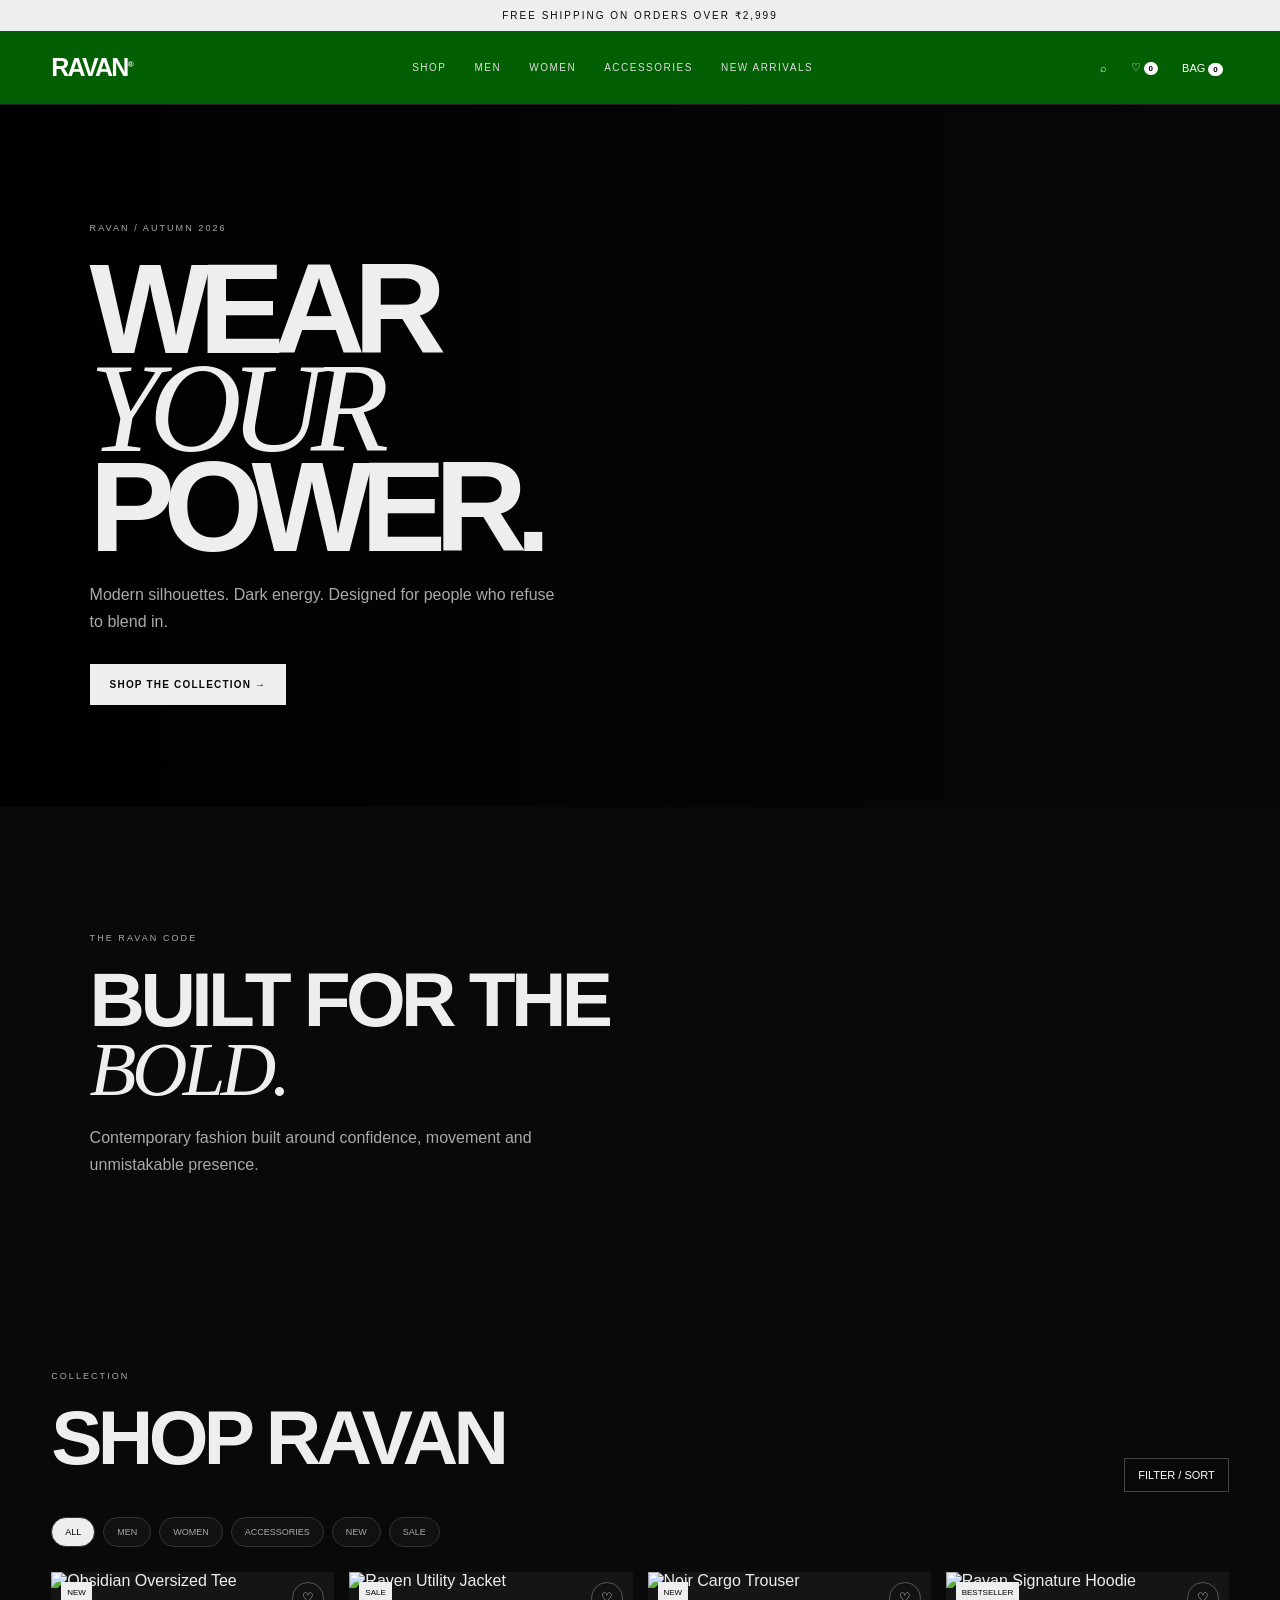
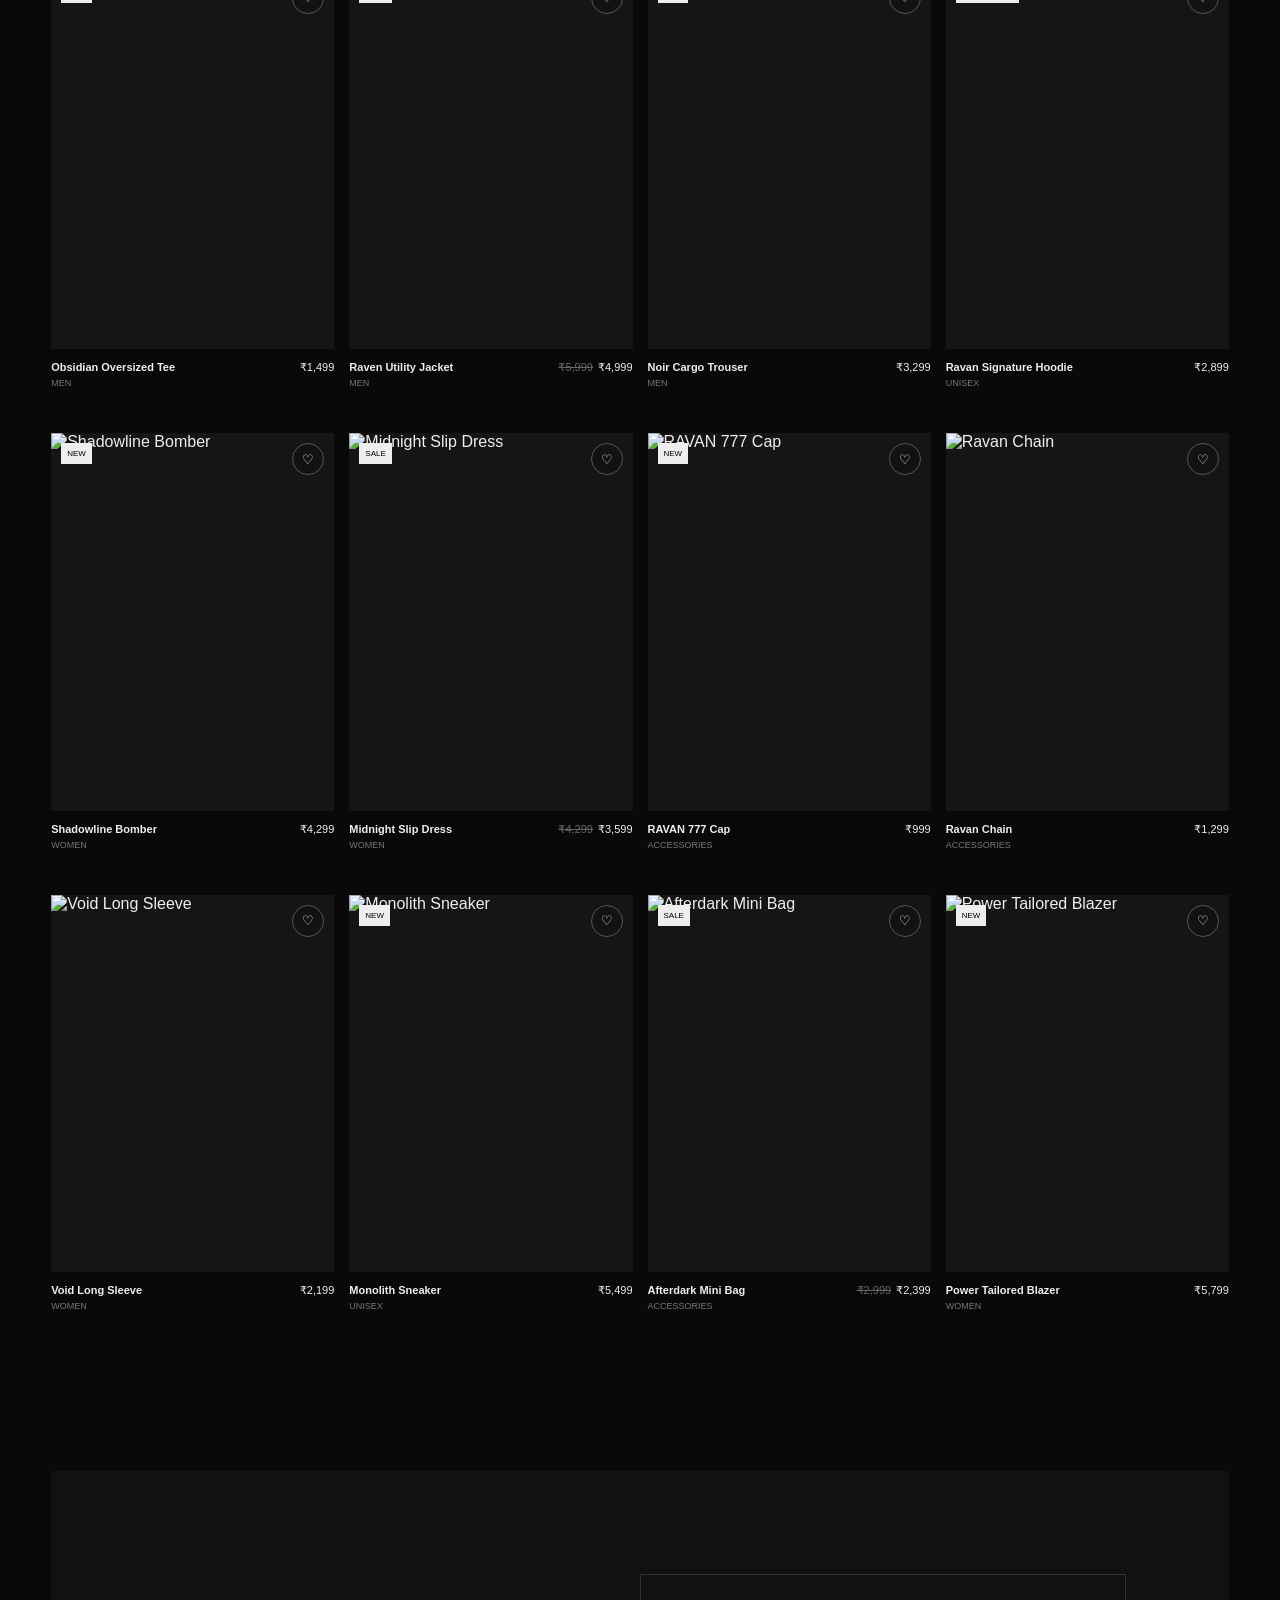
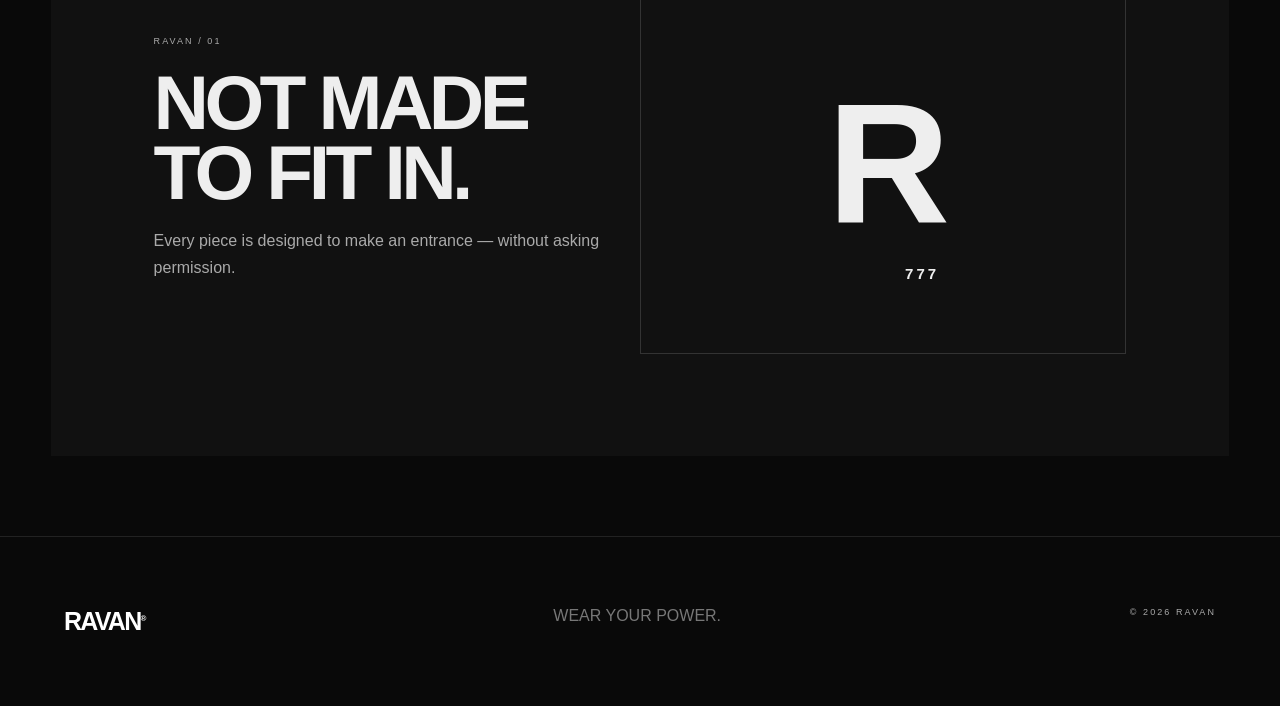
==== index.html @ cdc9e009 "Add files via upload" ====
<!doctype html><html><head><meta charset="utf-8"><meta name="viewport" content="width=device-width,initial-scale=1"><title>RAVAN — Wear Your Power</title><link rel="stylesheet" href="style.css"></head><body>
<div class="announce">FREE SHIPPING ON ORDERS OVER ₹2,999</div>
<header><a class="logo" href="#">RAVAN<sup>®</sup></a><nav><a href="#shop" onclick="setFilter('all')">SHOP</a><a href="#shop" onclick="setFilter('men')">MEN</a><a href="#shop" onclick="setFilter('women')">WOMEN</a><a href="#shop" onclick="setFilter('accessories')">ACCESSORIES</a><a href="#shop" onclick="setFilter('new')">NEW ARRIVALS</a></nav><div class="actions"><button onclick="openSearch()">⌕</button><button onclick="openWish()">♡ <b id="wc">0</b></button><button onclick="openCart()">BAG <b id="cc">0</b></button></div></header>
<section class="hero"><div><small>RAVAN / AUTUMN 2026</small><h1>WEAR<br><i>YOUR</i><br>POWER.</h1><p>Modern silhouettes. Dark energy. Designed for people who refuse to blend in.</p><a class="btn" href="#shop">SHOP THE COLLECTION →</a></div></section>
<section class="intro"><small>THE RAVAN CODE</small><h2>BUILT FOR THE<br><i>BOLD.</i></h2><p>Contemporary fashion built around confidence, movement and unmistakable presence.</p></section>
<section id="shop" class="shop"><div class="head"><div><small>COLLECTION</small><h2>SHOP RAVAN</h2></div><button onclick="openFilters()">FILTER / SORT</button></div><div id="chips" class="chips"></div><div id="grid" class="grid"></div></section>
<section class="editorial"><div><small>RAVAN / 01</small><h2>NOT MADE<br>TO FIT IN.</h2><p>Every piece is designed to make an entrance — without asking permission.</p></div><div class="mark">R<br><span>777</span></div></section>
<footer><div class="logo">RAVAN<sup>®</sup></div><span>WEAR YOUR POWER.</span><small>© 2026 RAVAN</small></footer>
<div id="modal" class="overlay"><div class="panel"><button class="x" onclick="closeM()">×</button><div id="detail"></div></div></div>
<div id="cart" class="overlay"><div class="panel side"><button class="x" onclick="closeM()">×</button><small>YOUR BAG</small><h2>SHOPPING BAG</h2><div id="cartItems"></div><div class="total"><span>Total</span><b id="total">₹0</b></div><button class="btn full" onclick="alert('Checkout integration comes in the next phase.')">CHECKOUT →</button></div></div>
<div id="wish" class="overlay"><div class="panel side"><button class="x" onclick="closeM()">×</button><small>SAVED</small><h2>WISHLIST</h2><div id="wishItems"></div></div></div>
<div id="search" class="overlay"><div class="panel search"><button class="x" onclick="closeM()">×</button><input id="q" placeholder="Search RAVAN..." oninput="render()"><div id="results"></div></div></div>
<div id="filters" class="overlay"><div class="panel side"><button class="x" onclick="closeM()">×</button><small>DISCOVER</small><h2>FILTER</h2><label>Category<select id="cat" onchange="setFilter(this.value)"><option value="all">All</option><option value="men">Men</option><option value="women">Women</option><option value="accessories">Accessories</option><option value="new">New Arrivals</option><option value="sale">Sale</option></select></label><label>Sort<select id="sort" onchange="render()"><option value="featured">Featured</option><option value="low">Price: Low to High</option><option value="high">Price: High to Low</option><option value="newest">Newest</option></select></label></div></div>
<script src="script.js"></script></body></html>
---- style.css ----
*{box-sizing:border-box}html{scroll-behavior:smooth}body{margin:0;background:#090909;color:#eee;font-family:Arial,sans-serif}.announce{text-align:center;background:#eee;color:#090909;font-size:10px;letter-spacing:.2em;padding:10px}header{height:74px;display:flex;align-items:center;justify-content:space-between;padding:0 4vw;border-bottom:1px solid #222;position:sticky;top:0;background:#0909;backdrop-filter:blur(12px);z-index:10}.logo{color:#fff;text-decoration:none;font-size:25px;font-weight:900;letter-spacing:-.07em}.logo sup{font-size:8px}nav{display:flex;gap:28px}nav a{color:#ddd;text-decoration:none;font-size:10px;letter-spacing:.15em}.actions{display:flex;gap:12px}.actions button, .head button{background:none;border:0;color:#fff;cursor:pointer;font-size:11px}.actions b{background:#fff;color:#000;border-radius:20px;padding:2px 5px;font-size:8px}.hero{min-height:78vh;padding:8vw 7vw;display:flex;align-items:end;background:linear-gradient(90deg,#000e,#0003),url('assets/hero.svg') center/cover}.hero>div{max-width:650px}.hero small,.intro small,.shop small,.editorial small,footer small{letter-spacing:.23em;color:#aaa;font-size:9px}.hero h1{font-size:clamp(65px,10vw,145px);line-height:.77;letter-spacing:-.09em;margin:25px 0}.hero i,h2 i{font-family:Georgia,serif;font-weight:400}.hero p,.intro p,.editorial p{color:#aaa;line-height:1.7;max-width:470px}.btn{display:inline-block;background:#eee;color:#090909;padding:15px 20px;border:0;text-decoration:none;font-weight:700;font-size:10px;letter-spacing:.12em;cursor:pointer;margin-top:12px}.intro{padding:120px 7vw;max-width:850px}.intro h2,.head h2,.editorial h2,.panel h2{font-size:clamp(45px,6vw,80px);line-height:.9;letter-spacing:-.06em;margin:20px 0}.shop{padding:50px 4vw}.head{display:flex;justify-content:space-between;align-items:end}.head button{border:1px solid #444;padding:10px 13px}.chips{display:flex;gap:8px;flex-wrap:wrap;margin:25px 0}.chips button{border:1px solid #333;background:#111;color:#aaa;border-radius:30px;padding:9px 13px;font-size:9px;text-transform:uppercase;cursor:pointer}.chips button.active{background:#eee;color:#000}.grid{display:grid;grid-template-columns:repeat(4,1fr);gap:15px}.card{cursor:pointer}.pic{aspect-ratio:3/4;background:#151515;position:relative;overflow:hidden}.pic img{width:100%;height:100%;object-fit:cover;transition:.4s}.card:hover img{transform:scale(1.04)}.badge{position:absolute;top:10px;left:10px;background:#eee;color:#000;padding:6px;font-size:8px}.heart{position:absolute;right:10px;top:10px;border:1px solid #555;background:#111c;color:#fff;border-radius:50%;width:32px;height:32px;cursor:pointer}.heart.saved{background:#fff;color:#000}.info{display:flex;justify-content:space-between;padding:12px 0 30px;gap:8px}.info h3{font-size:11px;margin:0 0 5px}.info p{font-size:9px;color:#777;margin:0}.price{font-size:11px}.old{text-decoration:line-through;color:#666;margin-right:5px}.editorial{margin:80px 4vw;padding:8vw;background:#111;display:grid;grid-template-columns:1fr 1fr;align-items:center}.mark{height:380px;border:1px solid #333;display:flex;align-items:center;justify-content:center;font-size:170px;font-weight:900}.mark span{font-size:15px;margin-top:220px;margin-left:-45px;letter-spacing:.2em}.benefits{padding:60px 5vw}footer{padding:70px 5vw;border-top:1px solid #222;display:flex;justify-content:space-between;color:#777}.overlay{display:none;position:fixed;inset:0;background:#000c;z-index:50;align-items:center;justify-content:center;padding:20px}.overlay.open{display:flex}.panel{background:#111;border:1px solid #333;position:relative;width:min(1000px,95vw);max-height:92vh;overflow:auto;padding:35px}.side{height:100%;max-height:100vh;width:min(480px,95vw);margin-left:auto;padding:50px 30px}.x{position:absolute;right:15px;top:8px;background:none;border:0;color:#fff;font-size:28px;cursor:pointer}.detail{display:grid;grid-template-columns:1fr 1fr;gap:35px}.detailimg{aspect-ratio:3/4}.detailimg img{width:100%;height:100%;object-fit:cover}.copy{padding:25px}.copy h2{font-size:45px}.copy p{color:#999;line-height:1.7;font-size:12px}.opts{display:flex;flex-wrap:wrap;gap:7px;margin:8px 0 20px}.opts button{background:#111;color:#ddd;border:1px solid #444;padding:10px 14px;cursor:pointer}.opts button.sel{background:#eee;color:#000}.full{width:100%}.row{display:grid;grid-template-columns:65px 1fr auto;gap:12px;border-bottom:1px solid #292929;padding:14px 0}.row img{width:65px;height:82px;object-fit:cover}.row h4{font-size:11px;margin:0 0 5px}.row p{font-size:9px;color:#777}.qty button{background:#222;color:#fff;border:0;width:23px;height:23px}.remove{background:none;border:0;color:#777;font-size:9px;cursor:pointer}.total{display:flex;justify-content:space-between;padding:25px 0}.search input{width:100%;background:none;border:0;border-bottom:1px solid #555;color:#fff;font-size:30px;padding:15px;outline:0}.search .grid{margin-top:25px;grid-template-columns:repeat(3,1fr)}label{display:block;margin:25px 0;font-size:10px;letter-spacing:.15em}select{display:block;width:100%;margin-top:8px;background:#181818;color:#fff;border:1px solid #444;padding:12px}@media(max-width:800px){nav{display:none}.grid{grid-template-columns:repeat(2,1fr);gap:9px}.hero{min-height:70vh;padding:12vw 6vw}.intro{padding:90px 6vw}.editorial,.detail{grid-template-columns:1fr}.mark{height:280px;font-size:120px}footer{flex-direction:column;gap:15px}.search .grid{grid-template-columns:repeat(2,1fr)}}
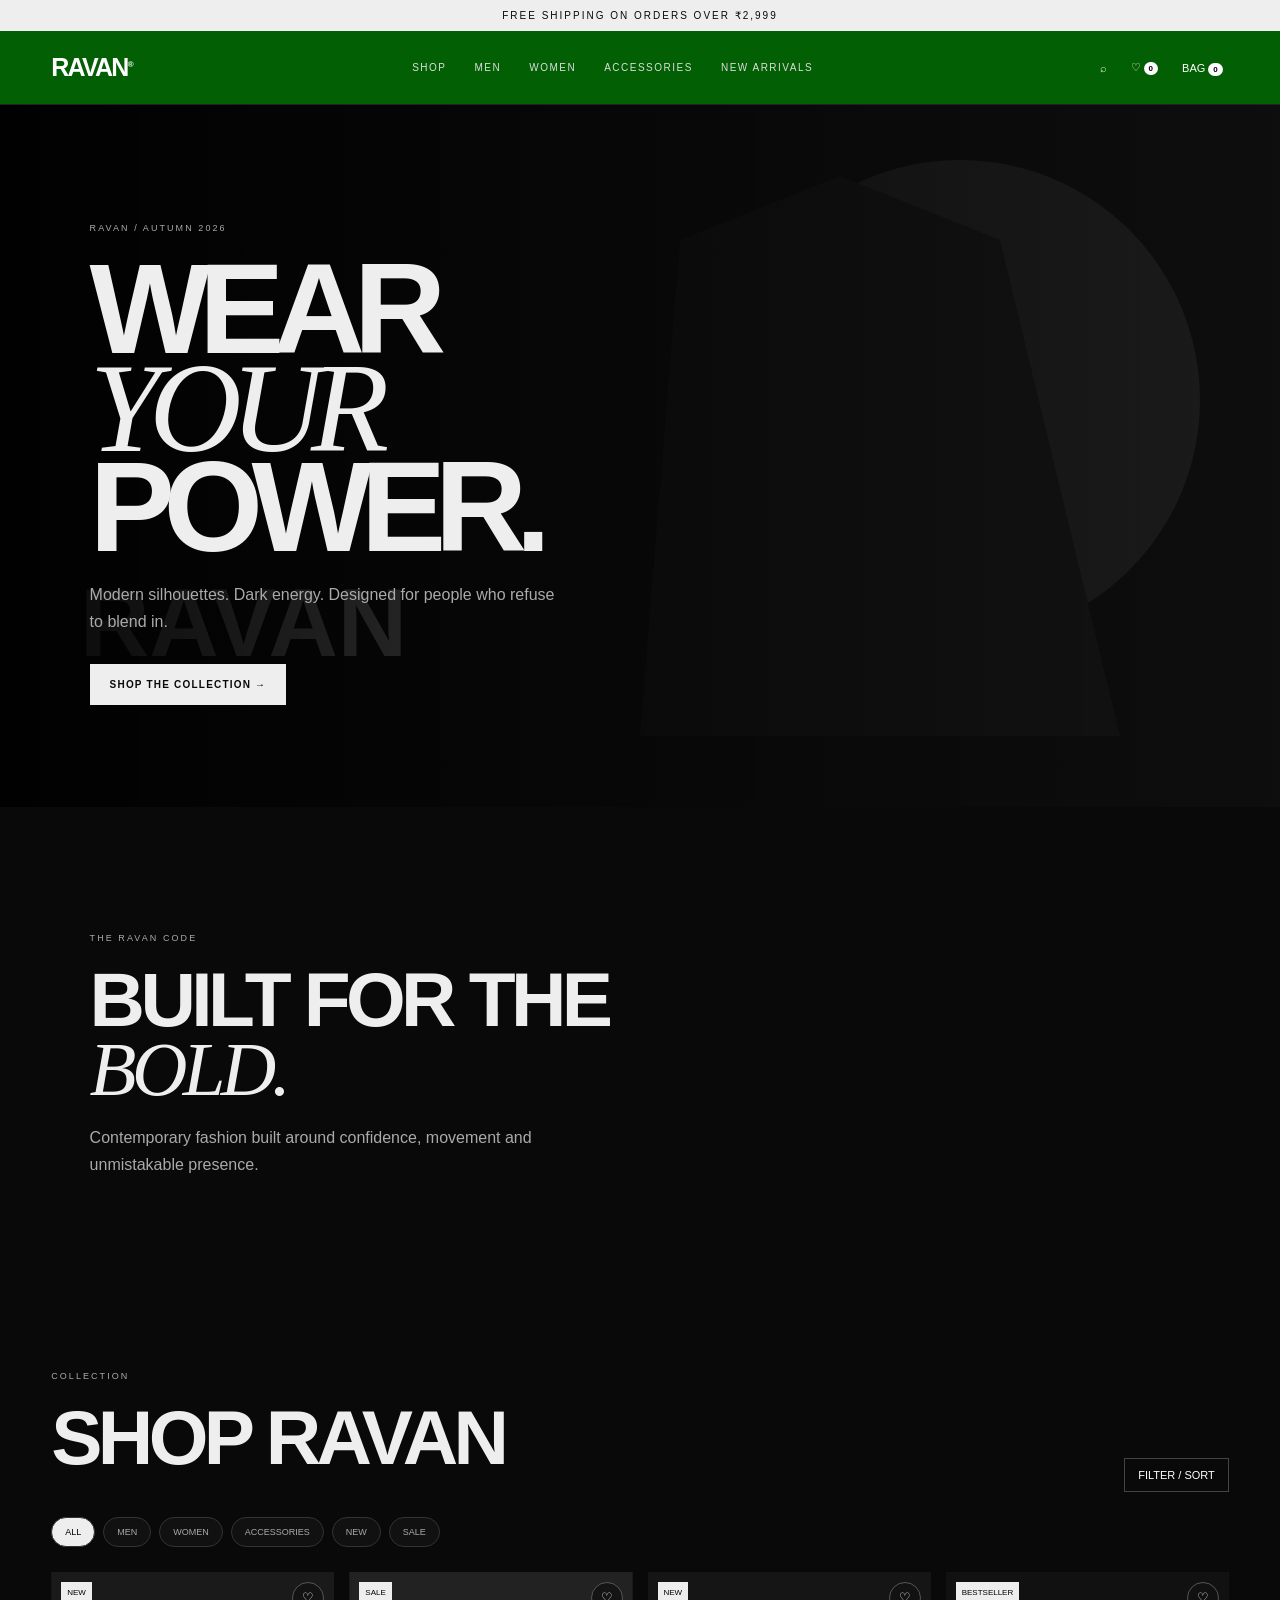
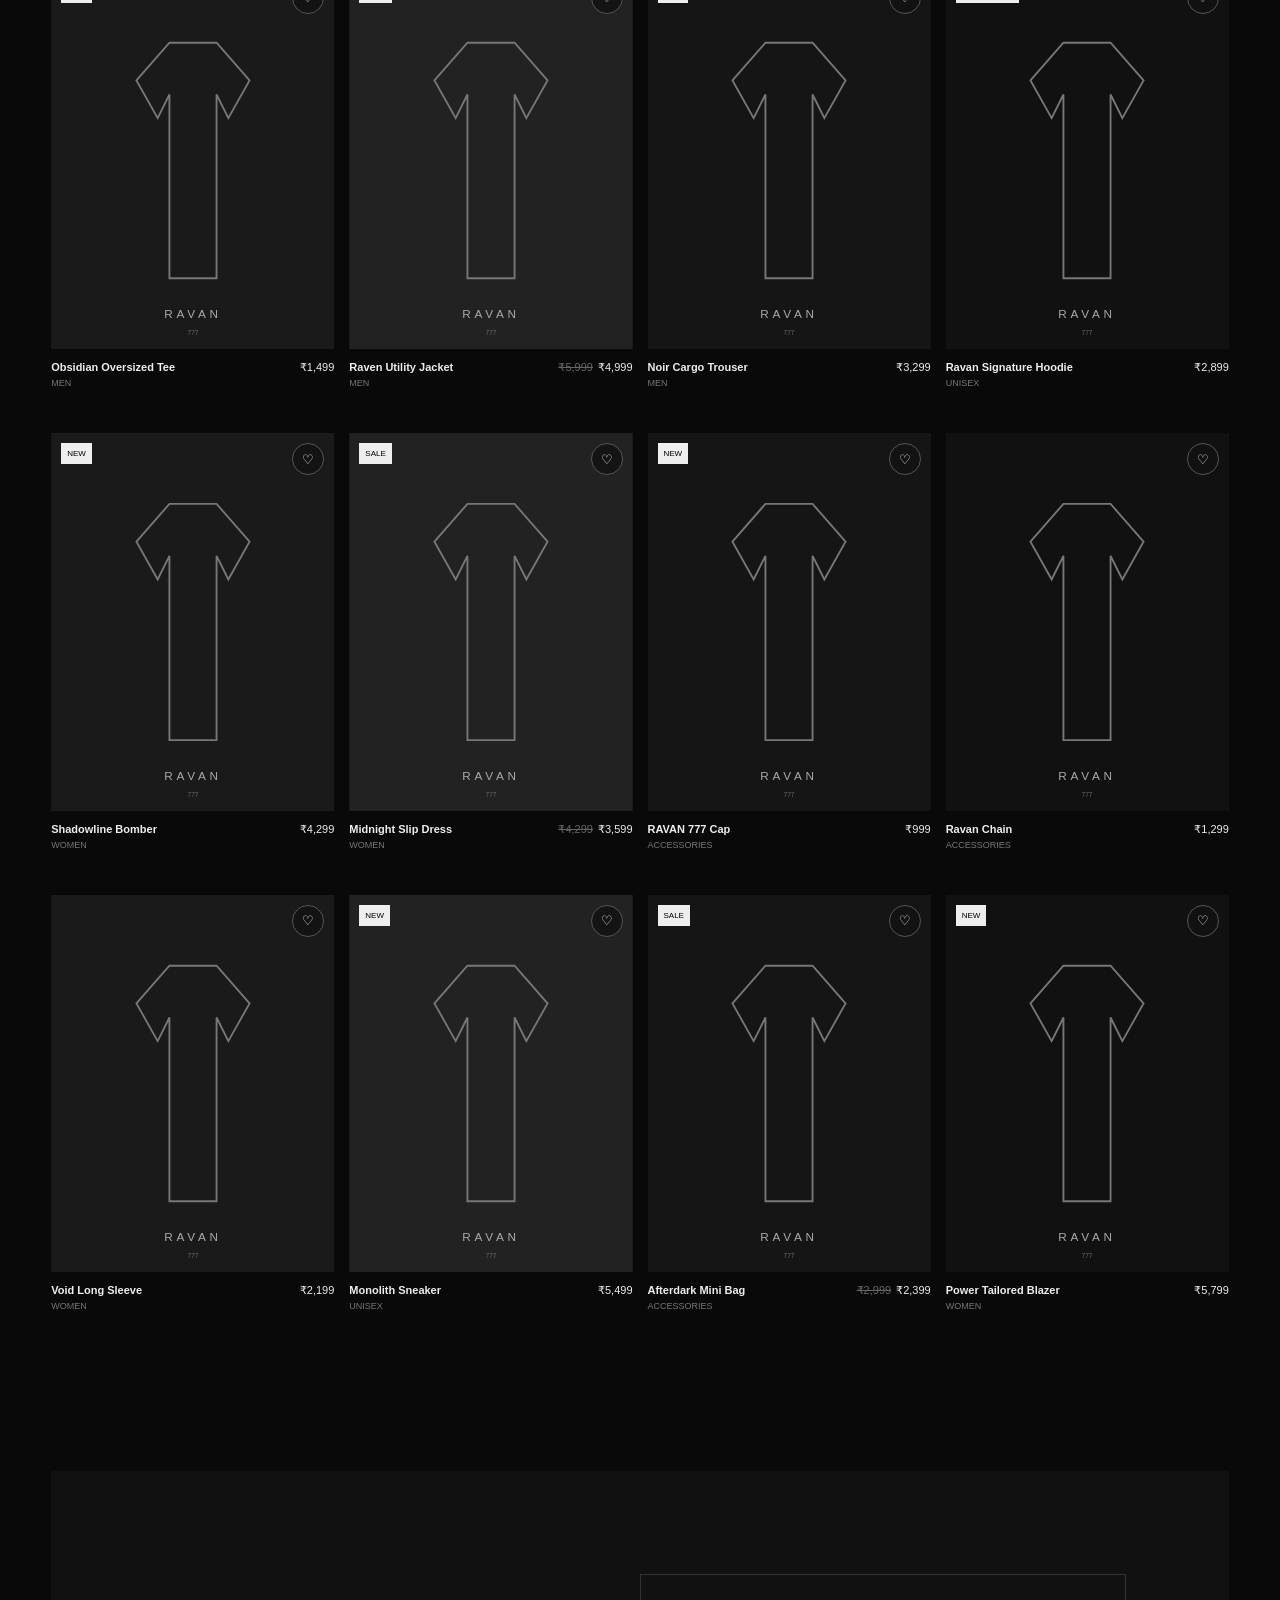
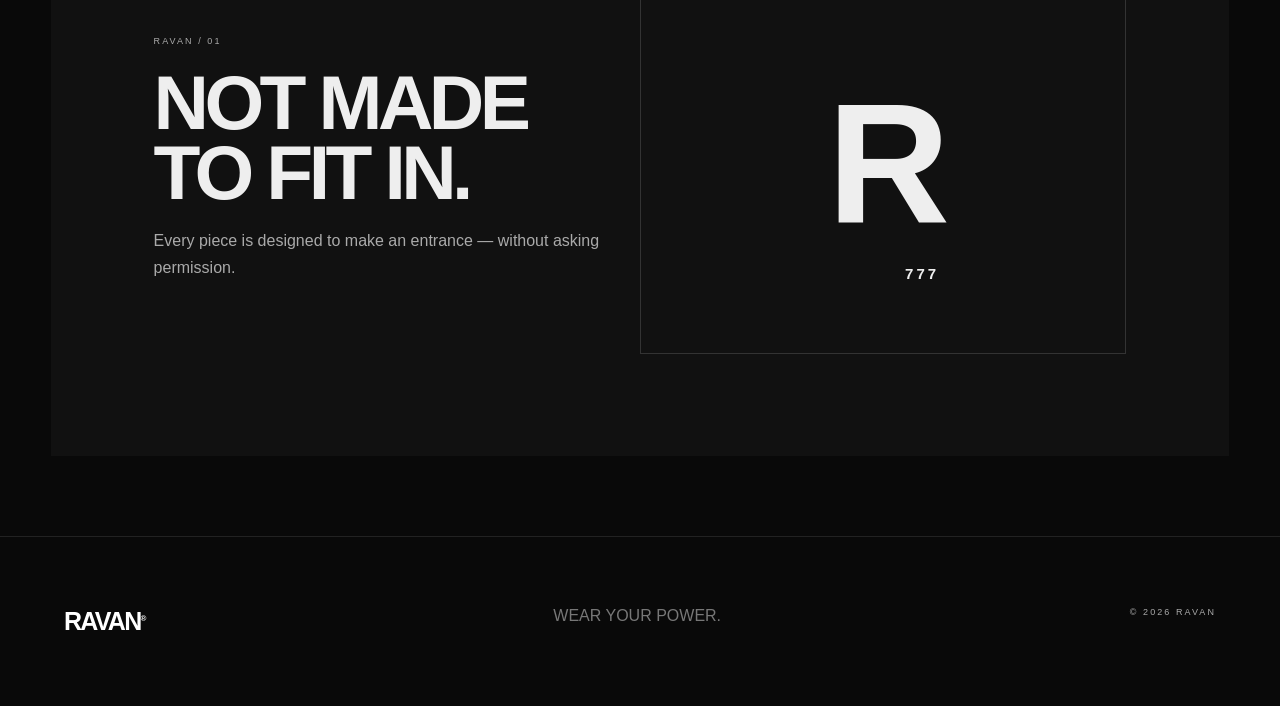
==== commit f10d6e25: "Add RAVAN Checkout Phase 3" ====
--- a/index.html
+++ b/index.html
@@ -7,7 +7,8 @@
 <section class="editorial"><div><small>RAVAN / 01</small><h2>NOT MADE<br>TO FIT IN.</h2><p>Every piece is designed to make an entrance — without asking permission.</p></div><div class="mark">R<br><span>777</span></div></section>
 <footer><div class="logo">RAVAN<sup>®</sup></div><span>WEAR YOUR POWER.</span><small>© 2026 RAVAN</small></footer>
 <div id="modal" class="overlay"><div class="panel"><button class="x" onclick="closeM()">×</button><div id="detail"></div></div></div>
-<div id="cart" class="overlay"><div class="panel side"><button class="x" onclick="closeM()">×</button><small>YOUR BAG</small><h2>SHOPPING BAG</h2><div id="cartItems"></div><div class="total"><span>Total</span><b id="total">₹0</b></div><button class="btn full" onclick="alert('Checkout integration comes in the next phase.')">CHECKOUT →</button></div></div>
+<div id="cart" class="overlay"><div class="panel side"><button class="x" onclick="closeM()">×</button><small>YOUR BAG</small><h2>SHOPPING BAG</h2><div id="cartItems"></div><div class="total"><span>Total</span><b id="total">₹0</b></div><button class="btn full" onclick="openCheckout()">CHECKOUT →</button></div></div>
+<div id="checkout" class="overlay"><div class="panel checkout-panel"><button class="x" onclick="closeM()">×</button><small>RAVAN / CHECKOUT</small><h2>CHECKOUT</h2><form id="checkoutForm" onsubmit="placeOrder(event)"><div class="checkout-grid"><div><h3>CONTACT</h3><label>Full Name<input id="cName" required autocomplete="name" placeholder="Your full name"></label><label>Mobile Number<input id="cPhone" required inputmode="tel" pattern="[0-9+ -]{10,15}" autocomplete="tel" placeholder="10-digit mobile number"></label><label>Email Address<input id="cEmail" required type="email" autocomplete="email" placeholder="you@example.com"></label><h3>DELIVERY ADDRESS</h3><label>Address<input id="cAddress" required autocomplete="street-address" placeholder="House / Street / Area"></label><div class="two"><label>City<input id="cCity" required autocomplete="address-level2" placeholder="City"></label><label>PIN Code<input id="cPin" required inputmode="numeric" pattern="[0-9]{6}" autocomplete="postal-code" placeholder="6-digit PIN"></label></div><label>State<select id="cState" required><option value="">Select state</option><option>West Bengal</option><option>Maharashtra</option><option>Delhi</option><option>Karnataka</option><option>Tamil Nadu</option><option>Other</option></select></label><label>Landmark <span class="optional">(optional)</span><input id="cLandmark" placeholder="Nearby landmark"></label></div><div class="order-summary"><h3>ORDER SUMMARY</h3><div id="checkoutItems"></div><div class="summary-line"><span>Subtotal</span><b id="checkoutSubtotal">₹0</b></div><div class="summary-line"><span>Shipping</span><b id="checkoutShipping">₹0</b></div><div class="summary-total"><span>Total</span><b id="checkoutTotal">₹0</b></div><p class="demo-note">Payment will be connected after the checkout and order system is verified.</p><button class="btn full" type="submit">PLACE ORDER →</button></div></div></form></div></div>
 <div id="wish" class="overlay"><div class="panel side"><button class="x" onclick="closeM()">×</button><small>SAVED</small><h2>WISHLIST</h2><div id="wishItems"></div></div></div>
 <div id="search" class="overlay"><div class="panel search"><button class="x" onclick="closeM()">×</button><input id="q" placeholder="Search RAVAN..." oninput="render()"><div id="results"></div></div></div>
 <div id="filters" class="overlay"><div class="panel side"><button class="x" onclick="closeM()">×</button><small>DISCOVER</small><h2>FILTER</h2><label>Category<select id="cat" onchange="setFilter(this.value)"><option value="all">All</option><option value="men">Men</option><option value="women">Women</option><option value="accessories">Accessories</option><option value="new">New Arrivals</option><option value="sale">Sale</option></select></label><label>Sort<select id="sort" onchange="render()"><option value="featured">Featured</option><option value="low">Price: Low to High</option><option value="high">Price: High to Low</option><option value="newest">Newest</option></select></label></div></div>
--- a/style.css
+++ b/style.css
@@ -1 +1,2 @@
-*{box-sizing:border-box}html{scroll-behavior:smooth}body{margin:0;background:#090909;color:#eee;font-family:Arial,sans-serif}.announce{text-align:center;background:#eee;color:#090909;font-size:10px;letter-spacing:.2em;padding:10px}header{height:74px;display:flex;align-items:center;justify-content:space-between;padding:0 4vw;border-bottom:1px solid #222;position:sticky;top:0;background:#0909;backdrop-filter:blur(12px);z-index:10}.logo{color:#fff;text-decoration:none;font-size:25px;font-weight:900;letter-spacing:-.07em}.logo sup{font-size:8px}nav{display:flex;gap:28px}nav a{color:#ddd;text-decoration:none;font-size:10px;letter-spacing:.15em}.actions{display:flex;gap:12px}.actions button, .head button{background:none;border:0;color:#fff;cursor:pointer;font-size:11px}.actions b{background:#fff;color:#000;border-radius:20px;padding:2px 5px;font-size:8px}.hero{min-height:78vh;padding:8vw 7vw;display:flex;align-items:end;background:linear-gradient(90deg,#000e,#0003),url('assets/hero.svg') center/cover}.hero>div{max-width:650px}.hero small,.intro small,.shop small,.editorial small,footer small{letter-spacing:.23em;color:#aaa;font-size:9px}.hero h1{font-size:clamp(65px,10vw,145px);line-height:.77;letter-spacing:-.09em;margin:25px 0}.hero i,h2 i{font-family:Georgia,serif;font-weight:400}.hero p,.intro p,.editorial p{color:#aaa;line-height:1.7;max-width:470px}.btn{display:inline-block;background:#eee;color:#090909;padding:15px 20px;border:0;text-decoration:none;font-weight:700;font-size:10px;letter-spacing:.12em;cursor:pointer;margin-top:12px}.intro{padding:120px 7vw;max-width:850px}.intro h2,.head h2,.editorial h2,.panel h2{font-size:clamp(45px,6vw,80px);line-height:.9;letter-spacing:-.06em;margin:20px 0}.shop{padding:50px 4vw}.head{display:flex;justify-content:space-between;align-items:end}.head button{border:1px solid #444;padding:10px 13px}.chips{display:flex;gap:8px;flex-wrap:wrap;margin:25px 0}.chips button{border:1px solid #333;background:#111;color:#aaa;border-radius:30px;padding:9px 13px;font-size:9px;text-transform:uppercase;cursor:pointer}.chips button.active{background:#eee;color:#000}.grid{display:grid;grid-template-columns:repeat(4,1fr);gap:15px}.card{cursor:pointer}.pic{aspect-ratio:3/4;background:#151515;position:relative;overflow:hidden}.pic img{width:100%;height:100%;object-fit:cover;transition:.4s}.card:hover img{transform:scale(1.04)}.badge{position:absolute;top:10px;left:10px;background:#eee;color:#000;padding:6px;font-size:8px}.heart{position:absolute;right:10px;top:10px;border:1px solid #555;background:#111c;color:#fff;border-radius:50%;width:32px;height:32px;cursor:pointer}.heart.saved{background:#fff;color:#000}.info{display:flex;justify-content:space-between;padding:12px 0 30px;gap:8px}.info h3{font-size:11px;margin:0 0 5px}.info p{font-size:9px;color:#777;margin:0}.price{font-size:11px}.old{text-decoration:line-through;color:#666;margin-right:5px}.editorial{margin:80px 4vw;padding:8vw;background:#111;display:grid;grid-template-columns:1fr 1fr;align-items:center}.mark{height:380px;border:1px solid #333;display:flex;align-items:center;justify-content:center;font-size:170px;font-weight:900}.mark span{font-size:15px;margin-top:220px;margin-left:-45px;letter-spacing:.2em}.benefits{padding:60px 5vw}footer{padding:70px 5vw;border-top:1px solid #222;display:flex;justify-content:space-between;color:#777}.overlay{display:none;position:fixed;inset:0;background:#000c;z-index:50;align-items:center;justify-content:center;padding:20px}.overlay.open{display:flex}.panel{background:#111;border:1px solid #333;position:relative;width:min(1000px,95vw);max-height:92vh;overflow:auto;padding:35px}.side{height:100%;max-height:100vh;width:min(480px,95vw);margin-left:auto;padding:50px 30px}.x{position:absolute;right:15px;top:8px;background:none;border:0;color:#fff;font-size:28px;cursor:pointer}.detail{display:grid;grid-template-columns:1fr 1fr;gap:35px}.detailimg{aspect-ratio:3/4}.detailimg img{width:100%;height:100%;object-fit:cover}.copy{padding:25px}.copy h2{font-size:45px}.copy p{color:#999;line-height:1.7;font-size:12px}.opts{display:flex;flex-wrap:wrap;gap:7px;margin:8px 0 20px}.opts button{background:#111;color:#ddd;border:1px solid #444;padding:10px 14px;cursor:pointer}.opts button.sel{background:#eee;color:#000}.full{width:100%}.row{display:grid;grid-template-columns:65px 1fr auto;gap:12px;border-bottom:1px solid #292929;padding:14px 0}.row img{width:65px;height:82px;object-fit:cover}.row h4{font-size:11px;margin:0 0 5px}.row p{font-size:9px;color:#777}.qty button{background:#222;color:#fff;border:0;width:23px;height:23px}.remove{background:none;border:0;color:#777;font-size:9px;cursor:pointer}.total{display:flex;justify-content:space-between;padding:25px 0}.search input{width:100%;background:none;border:0;border-bottom:1px solid #555;color:#fff;font-size:30px;padding:15px;outline:0}.search .grid{margin-top:25px;grid-template-columns:repeat(3,1fr)}label{display:block;margin:25px 0;font-size:10px;letter-spacing:.15em}select{display:block;width:100%;margin-top:8px;background:#181818;color:#fff;border:1px solid #444;padding:12px}@media(max-width:800px){nav{display:none}.grid{grid-template-columns:repeat(2,1fr);gap:9px}.hero{min-height:70vh;padding:12vw 6vw}.intro{padding:90px 6vw}.editorial,.detail{grid-template-columns:1fr}.mark{height:280px;font-size:120px}footer{flex-direction:column;gap:15px}.search .grid{grid-template-columns:repeat(2,1fr)}}+*{box-sizing:border-box}html{scroll-behavior:smooth}body{margin:0;background:#090909;color:#eee;font-family:Arial,sans-serif}.announce{text-align:center;background:#eee;color:#090909;font-size:10px;letter-spacing:.2em;padding:10px}header{height:74px;display:flex;align-items:center;justify-content:space-between;padding:0 4vw;border-bottom:1px solid #222;position:sticky;top:0;background:#0909;backdrop-filter:blur(12px);z-index:10}.logo{color:#fff;text-decoration:none;font-size:25px;font-weight:900;letter-spacing:-.07em}.logo sup{font-size:8px}nav{display:flex;gap:28px}nav a{color:#ddd;text-decoration:none;font-size:10px;letter-spacing:.15em}.actions{display:flex;gap:12px}.actions button, .head button{background:none;border:0;color:#fff;cursor:pointer;font-size:11px}.actions b{background:#fff;color:#000;border-radius:20px;padding:2px 5px;font-size:8px}.hero{min-height:78vh;padding:8vw 7vw;display:flex;align-items:end;background:linear-gradient(90deg,#000e,#0003),url('assets/hero.svg') center/cover}.hero>div{max-width:650px}.hero small,.intro small,.shop small,.editorial small,footer small{letter-spacing:.23em;color:#aaa;font-size:9px}.hero h1{font-size:clamp(65px,10vw,145px);line-height:.77;letter-spacing:-.09em;margin:25px 0}.hero i,h2 i{font-family:Georgia,serif;font-weight:400}.hero p,.intro p,.editorial p{color:#aaa;line-height:1.7;max-width:470px}.btn{display:inline-block;background:#eee;color:#090909;padding:15px 20px;border:0;text-decoration:none;font-weight:700;font-size:10px;letter-spacing:.12em;cursor:pointer;margin-top:12px}.intro{padding:120px 7vw;max-width:850px}.intro h2,.head h2,.editorial h2,.panel h2{font-size:clamp(45px,6vw,80px);line-height:.9;letter-spacing:-.06em;margin:20px 0}.shop{padding:50px 4vw}.head{display:flex;justify-content:space-between;align-items:end}.head button{border:1px solid #444;padding:10px 13px}.chips{display:flex;gap:8px;flex-wrap:wrap;margin:25px 0}.chips button{border:1px solid #333;background:#111;color:#aaa;border-radius:30px;padding:9px 13px;font-size:9px;text-transform:uppercase;cursor:pointer}.chips button.active{background:#eee;color:#000}.grid{display:grid;grid-template-columns:repeat(4,1fr);gap:15px}.card{cursor:pointer}.pic{aspect-ratio:3/4;background:#151515;position:relative;overflow:hidden}.pic img{width:100%;height:100%;object-fit:cover;transition:.4s}.card:hover img{transform:scale(1.04)}.badge{position:absolute;top:10px;left:10px;background:#eee;color:#000;padding:6px;font-size:8px}.heart{position:absolute;right:10px;top:10px;border:1px solid #555;background:#111c;color:#fff;border-radius:50%;width:32px;height:32px;cursor:pointer}.heart.saved{background:#fff;color:#000}.info{display:flex;justify-content:space-between;padding:12px 0 30px;gap:8px}.info h3{font-size:11px;margin:0 0 5px}.info p{font-size:9px;color:#777;margin:0}.price{font-size:11px}.old{text-decoration:line-through;color:#666;margin-right:5px}.editorial{margin:80px 4vw;padding:8vw;background:#111;display:grid;grid-template-columns:1fr 1fr;align-items:center}.mark{height:380px;border:1px solid #333;display:flex;align-items:center;justify-content:center;font-size:170px;font-weight:900}.mark span{font-size:15px;margin-top:220px;margin-left:-45px;letter-spacing:.2em}.benefits{padding:60px 5vw}footer{padding:70px 5vw;border-top:1px solid #222;display:flex;justify-content:space-between;color:#777}.overlay{display:none;position:fixed;inset:0;background:#000c;z-index:50;align-items:center;justify-content:center;padding:20px}.overlay.open{display:flex}.panel{background:#111;border:1px solid #333;position:relative;width:min(1000px,95vw);max-height:92vh;overflow:auto;padding:35px}.side{height:100%;max-height:100vh;width:min(480px,95vw);margin-left:auto;padding:50px 30px}.x{position:absolute;right:15px;top:8px;background:none;border:0;color:#fff;font-size:28px;cursor:pointer}.detail{display:grid;grid-template-columns:1fr 1fr;gap:35px}.detailimg{aspect-ratio:3/4}.detailimg img{width:100%;height:100%;object-fit:cover}.copy{padding:25px}.copy h2{font-size:45px}.copy p{color:#999;line-height:1.7;font-size:12px}.opts{display:flex;flex-wrap:wrap;gap:7px;margin:8px 0 20px}.opts button{background:#111;color:#ddd;border:1px solid #444;padding:10px 14px;cursor:pointer}.opts button.sel{background:#eee;color:#000}.full{width:100%}.row{display:grid;grid-template-columns:65px 1fr auto;gap:12px;border-bottom:1px solid #292929;padding:14px 0}.row img{width:65px;height:82px;object-fit:cover}.row h4{font-size:11px;margin:0 0 5px}.row p{font-size:9px;color:#777}.qty button{background:#222;color:#fff;border:0;width:23px;height:23px}.remove{background:none;border:0;color:#777;font-size:9px;cursor:pointer}.total{display:flex;justify-content:space-between;padding:25px 0}.search input{width:100%;background:none;border:0;border-bottom:1px solid #555;color:#fff;font-size:30px;padding:15px;outline:0}.search .grid{margin-top:25px;grid-template-columns:repeat(3,1fr)}label{display:block;margin:25px 0;font-size:10px;letter-spacing:.15em}select{display:block;width:100%;margin-top:8px;background:#181818;color:#fff;border:1px solid #444;padding:12px}@media(max-width:800px){nav{display:none}.grid{grid-template-columns:repeat(2,1fr);gap:9px}.hero{min-height:70vh;padding:12vw 6vw}.intro{padding:90px 6vw}.editorial,.detail{grid-template-columns:1fr}.mark{height:280px;font-size:120px}footer{flex-direction:column;gap:15px}.search .grid{grid-template-columns:repeat(2,1fr)}}
+.checkout-panel{width:min(1100px,96vw);max-height:94vh;padding:40px}.checkout-grid{display:grid;grid-template-columns:1.2fr .8fr;gap:35px}.checkout-panel h3{font-size:11px;letter-spacing:.18em;margin:25px 0 14px}.checkout-panel label{letter-spacing:.08em;margin:12px 0}.checkout-panel input,.checkout-panel select{font:inherit;letter-spacing:0}.checkout-panel input::placeholder{color:#666}.two{display:grid;grid-template-columns:1fr 1fr;gap:12px}.optional{color:#666;font-size:8px}.order-summary{border:1px solid #2b2b2b;padding:20px;align-self:start}.checkout-item{display:flex;justify-content:space-between;gap:15px;padding:12px 0;border-bottom:1px solid #292929;font-size:11px}.checkout-item small{display:block;color:#777;font-size:9px;margin-top:5px}.summary-line,.summary-total{display:flex;justify-content:space-between;padding:12px 0;font-size:11px}.summary-total{border-top:1px solid #333;margin-top:8px;padding-top:18px;font-size:15px}.demo-note{color:#777;font-size:10px;line-height:1.6;margin:15px 0}@media(max-width:800px){.checkout-grid{grid-template-columns:1fr}.checkout-panel{padding:35px 22px}.two{grid-template-columns:1fr}.order-summary{margin-top:5px}}
